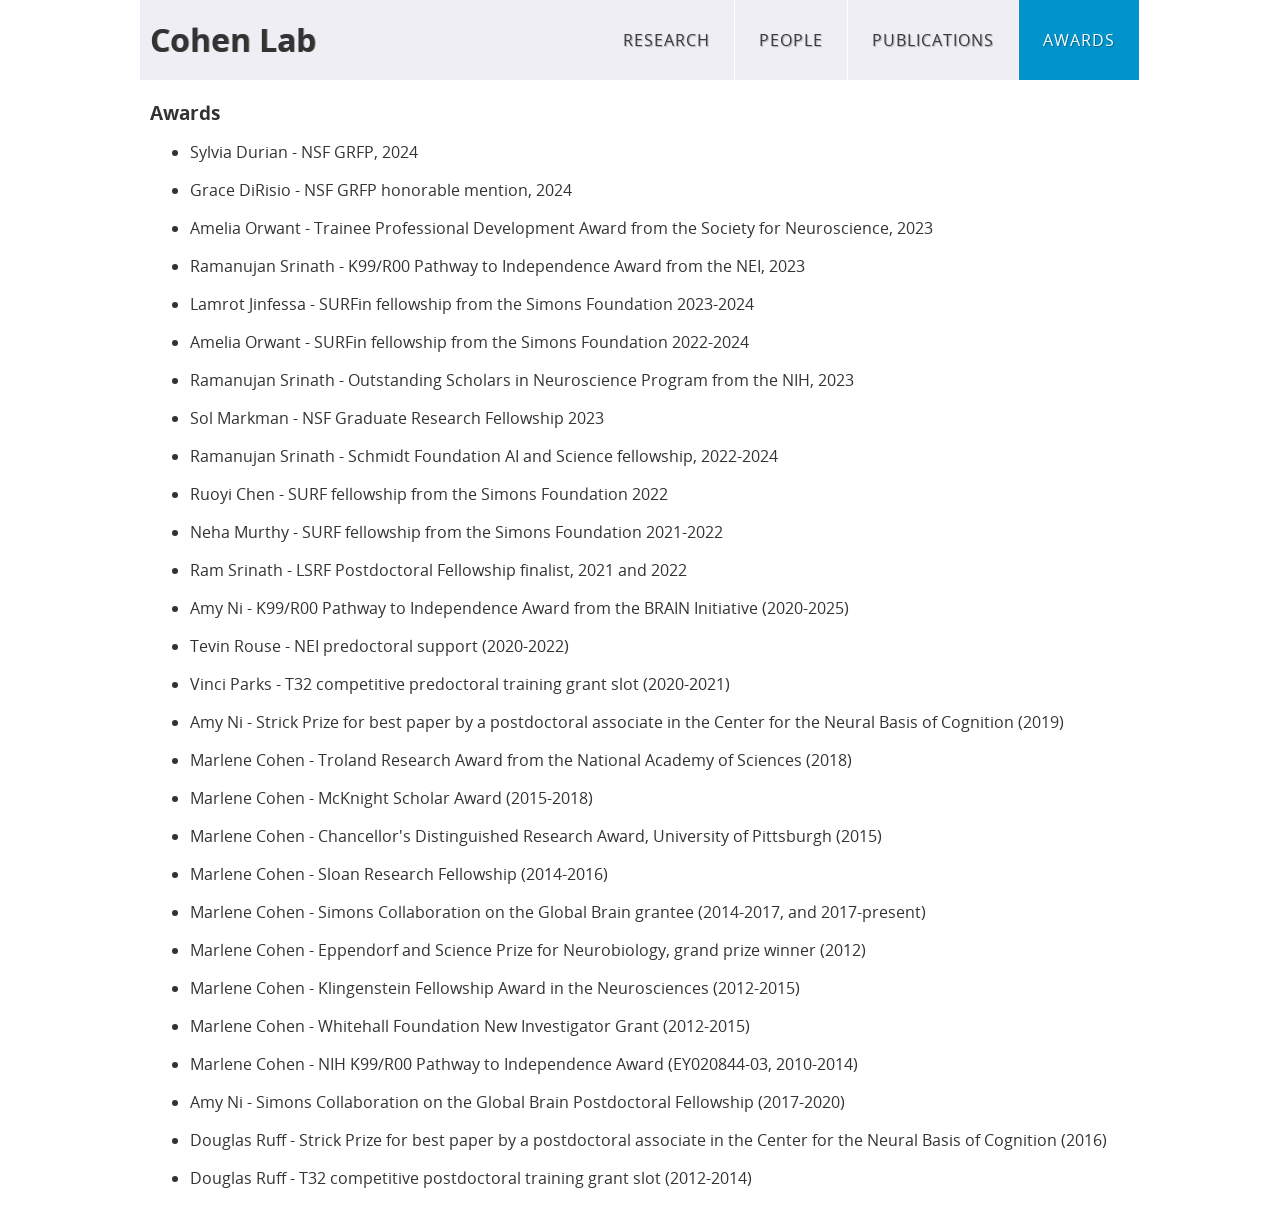
==== docs/awards.html @ cf674f64 "Initial commit" ====
<!DOCTYPE html>
<html>
  <head>
    <title>Marlene Cohen Laboratory : Awards</title>
    <link href="cohenlab.css" rel="stylesheet" type="text/css" />
  </head>
  <body>
    <div class="content">
      <div class="header">
        <!-- <img src='banner-pitt-mark.jpg'> -->

        <div id="nav">
          <ul>
            <li><a href="index.html">Research</a></li>
            <li><a href="people.html">People</a></li>
            <li><a href="publications.html">Publications</a></li>
            <li class="current"><a href="awards.html">Awards</a></li>
          </ul>
        </div>
        <h1><a href="index.html">Cohen Lab</a></h1>
      </div>

      <div class="main">
        <div id="primaryContent">
          <h3>Awards</h3>

          <ul class="awards">
            <li>Sylvia Durian - NSF GRFP, 2024</li>
            <li>Grace DiRisio - NSF GRFP honorable mention, 2024</li>
            <li>
              Amelia Orwant - Trainee Professional Development Award from the
              Society for Neuroscience, 2023
            </li>
            <li>
              Ramanujan Srinath - K99/R00 Pathway to Independence Award from the
              NEI, 2023
            </li>
            <li>
              Lamrot Jinfessa - SURFin fellowship from the Simons Foundation
              2023-2024
            </li>
            <li>
              Amelia Orwant - SURFin fellowship from the Simons Foundation
              2022-2024
            </li>
            <li>
              Ramanujan Srinath - Outstanding Scholars in Neuroscience Program
              from the NIH, 2023
            </li>
            <li>Sol Markman - NSF Graduate Research Fellowship 2023</li>
            <li>
              Ramanujan Srinath - Schmidt Foundation AI and Science fellowship,
              2022-2024
            </li>
            <li>
              Ruoyi Chen - SURF fellowship from the Simons Foundation 2022
            </li>
            <li>
              Neha Murthy - SURF fellowship from the Simons Foundation 2021-2022
            </li>
            <li>
              Ram Srinath - LSRF Postdoctoral Fellowship finalist, 2021 and 2022
            </li>
            <li>
              Amy Ni - K99/R00 Pathway to Independence Award from the BRAIN
              Initiative (2020-2025)
            </li>
            <li>Tevin Rouse - NEI predoctoral support (2020-2022)</li>
            <li>
              Vinci Parks - T32 competitive predoctoral training grant slot
              (2020-2021)
            </li>
            <li>
              Amy Ni - Strick Prize for best paper by a postdoctoral associate
              in the Center for the Neural Basis of Cognition (2019)
            </li>
            <li>
              Marlene Cohen - Troland Research Award from the National Academy
              of Sciences (2018)
            </li>
            <li>Marlene Cohen - McKnight Scholar Award (2015-2018)</li>
            <li>
              Marlene Cohen - Chancellor's Distinguished Research Award,
              University of Pittsburgh (2015)
            </li>
            <li>Marlene Cohen - Sloan Research Fellowship (2014-2016)</li>
            <li>
              Marlene Cohen - Simons Collaboration on the Global Brain grantee
              (2014-2017, and 2017-present)
            </li>
            <li>
              Marlene Cohen - Eppendorf and Science Prize for Neurobiology,
              grand prize winner (2012)
            </li>
            <li>
              Marlene Cohen - Klingenstein Fellowship Award in the Neurosciences
              (2012-2015)
            </li>
            <li>
              Marlene Cohen - Whitehall Foundation New Investigator Grant
              (2012-2015)
            </li>
            <li>
              Marlene Cohen - NIH K99/R00 Pathway to Independence Award
              (EY020844-03, 2010-2014)
            </li>
            <li>
              Amy Ni - Simons Collaboration on the Global Brain Postdoctoral
              Fellowship (2017-2020)
            </li>
            <li>
              Douglas Ruff - Strick Prize for best paper by a postdoctoral
              associate in the Center for the Neural Basis of Cognition (2016)
            </li>
            <li>
              Douglas Ruff - T32 competitive postdoctoral training grant slot
              (2012-2014)
            </li>
          </ul>
        </div>
      </div>
    </div>
    <script type="text/javascript">
      var _gaq = _gaq || [];
      _gaq.push(["_setAccount", "UA-36867019-1"]);
      _gaq.push(["_trackPageview"]);

      (function () {
        var ga = document.createElement("script");
        ga.type = "text/javascript";
        ga.async = true;
        ga.src =
          ("https:" == document.location.protocol
            ? "https://ssl"
            : "http://www") + ".google-analytics.com/ga.js";
        var s = document.getElementsByTagName("script")[0];
        s.parentNode.insertBefore(ga, s);
      })();
    </script>
  </body>
</html>
---- docs/cohenlab.css ----
@font-face  {
	font-family: 'cohenlab';
	font-style: normal;
	font-weight: 400;
	font-variant: normal;
	src: url("opensans-regular.woff");
}
@font-face  {
	font-family: 'cohenlab';
	font-style: normal;
	font-weight: 700;
	font-variant: normal;
	src: url("opensans-bold.woff");
}

* {
	margin: 0;
	padding: 0;
}
body {
	font-family: cohenlab, "Helvetica Neue", Helvetica, sans-serif;
	color: #333;
}
h1, h2, h3, h4, h5, h6 {
	font-family: cohenlab, "Helvetica Neue", Helvetica, cohenlab, sans-serif;
}

p {
	margin-bottom: 1.2em;
}
a {
	color: #0193CC;
	text-decoration: none;
}
a:hover {
	background-color: #EEEEF4;
}


.hidden {
	display: none;
}


.header {
	background-color: #EEEEF4;
	height: 80px;
	margin-bottom: 20px;
	overflow: hidden;
}
.header h1 {
	margin-left: 10px;
	line-height: 80px;
	text-shadow: 1px 0px 0px rgba(0,0,0,0.3);
}
.header h1 a {
	color: #333;
}

#nav {
	height: 80px;
	margin: 0px auto;
	float: right;
}

#nav ul {
	margin: 0;
	padding: 0px;
	list-style: none;
	line-height: normal;
}

#nav li {
	float: left;
	border-right: 1px solid #FFFFFF;
	text-shadow: 1px 1px 1px rgba(0,0,0,0.3);
}

#nav a {
	display: block;
	letter-spacing: 1px;
	line-height: 80px;
	padding: 0px 24px;
	text-decoration: none;
	text-align: center;
	text-transform: uppercase;
	font-size: 16px;
	font-weight: normal;
	color: #3B3B3B;
	border: none;
}

#nav .current a {
	background: #0193CC;
	color: #FFFFFF;
}
#nav a:hover {
	background: rgba(1, 147, 204, 0.7);
	color: #FFFFFF;
}

#nav .current a {
	background: #0193CC;
}

.main {
	padding: 0 10px;
}

.content {
	margin: 0 auto;
	padding: 0 20px;
	max-width: 1000px;
}

.figure {
	text-align: center;
	margin-bottom: 1.2em;
}
.figure .caption {
	font-size: 0.9em;
	color: #666;
}


.person {
	margin-bottom: 20px;
	-moz-border-radius: 4px;
	-webkit-border-radius: 4px;
	padding: 10px;
	clear: both;
}
.person .photo {
	float: left;
	margin-right: 20px;
}
.person .text {
}
.person .name {
	color: #000;
	font-weight: bold;
}
.person .title {
	color: #666;
	font-size: 0.8em;
}
.person .degree {
	color: #666;
	font-size: 0.8em;
}


.pub {
	margin: 1em 2em;
}
.pub .me {
	font-weight: bold;
}

.awards {
    margin: 10px 0 0 40px;
}
.awards li {
    margin: 1em 0;
}


.blockquote {
	font-style: italic;
}
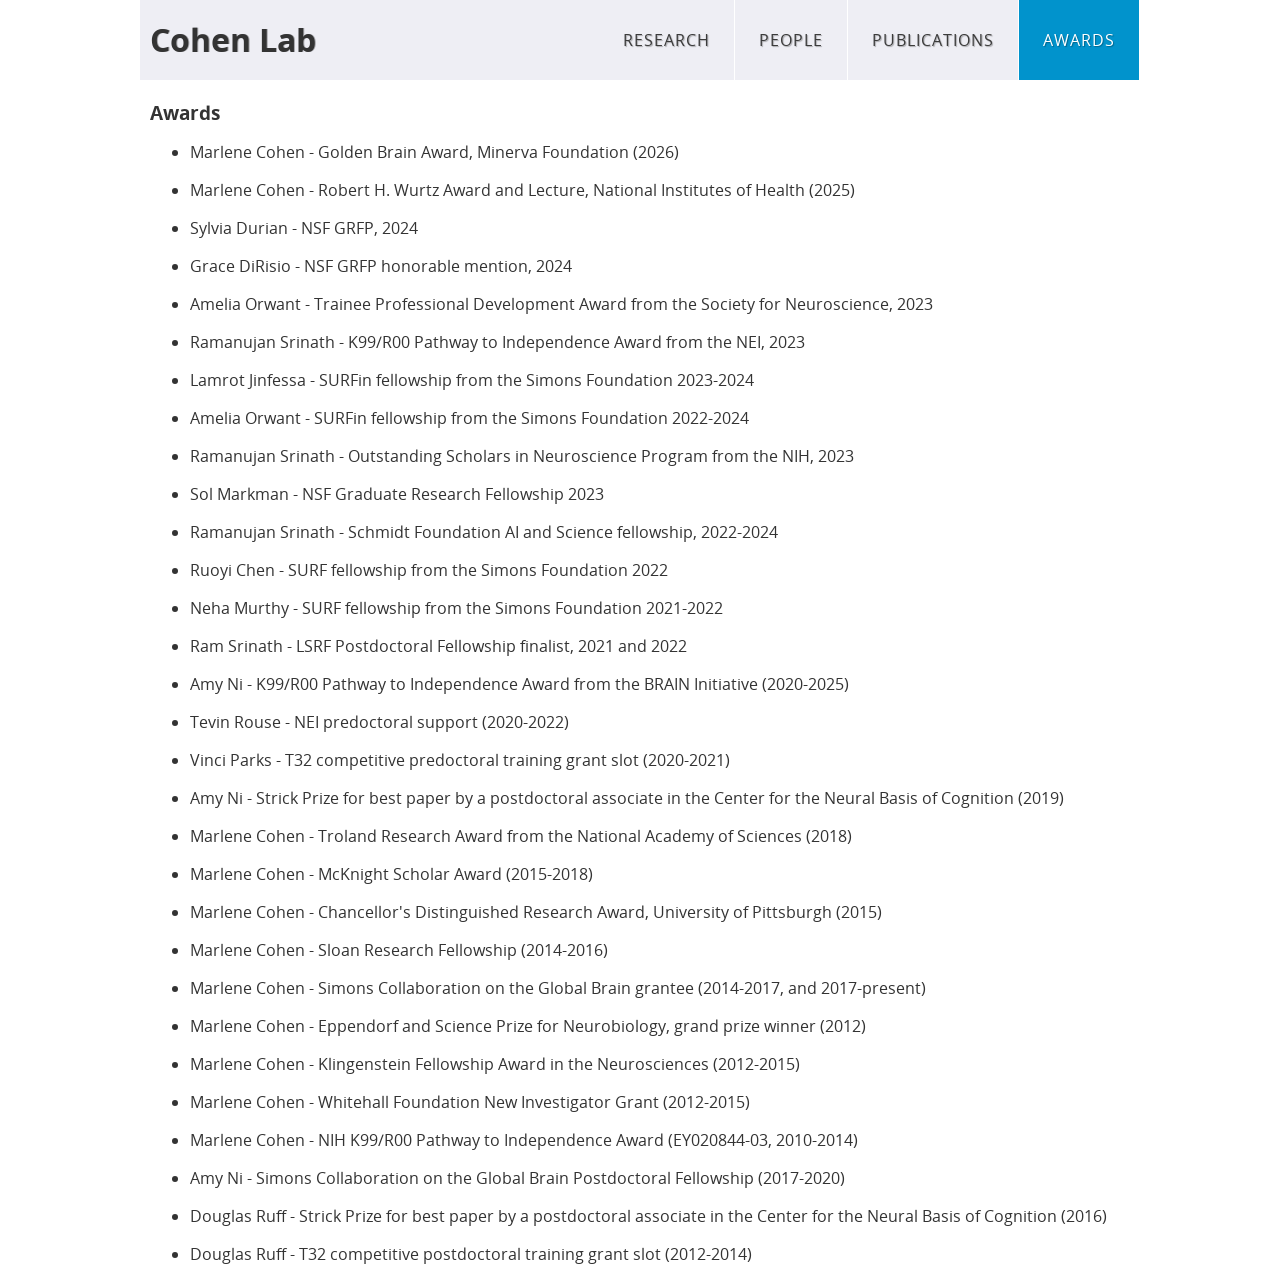
==== commit 83d6647d: "Oct 2026 updates" ====
--- a/docs/awards.html
+++ b/docs/awards.html
@@ -25,6 +25,13 @@
           <h3>Awards</h3>
 
           <ul class="awards">
+            <li>
+              Marlene Cohen - Golden Brain Award, Minerva Foundation (2026)
+            </li>
+            <li>
+              Marlene Cohen - Robert H. Wurtz Award and Lecture, National
+              Institutes of Health (2025)
+            </li>
             <li>Sylvia Durian - NSF GRFP, 2024</li>
             <li>Grace DiRisio - NSF GRFP honorable mention, 2024</li>
             <li>
--- a/docs/cohenlab.css
+++ b/docs/cohenlab.css
@@ -154,7 +154,7 @@
 	margin: 1em 2em;
 }
 .pub .me {
-	font-weight: bold;
+	font-weight: normal;
 }
 
 .awards {
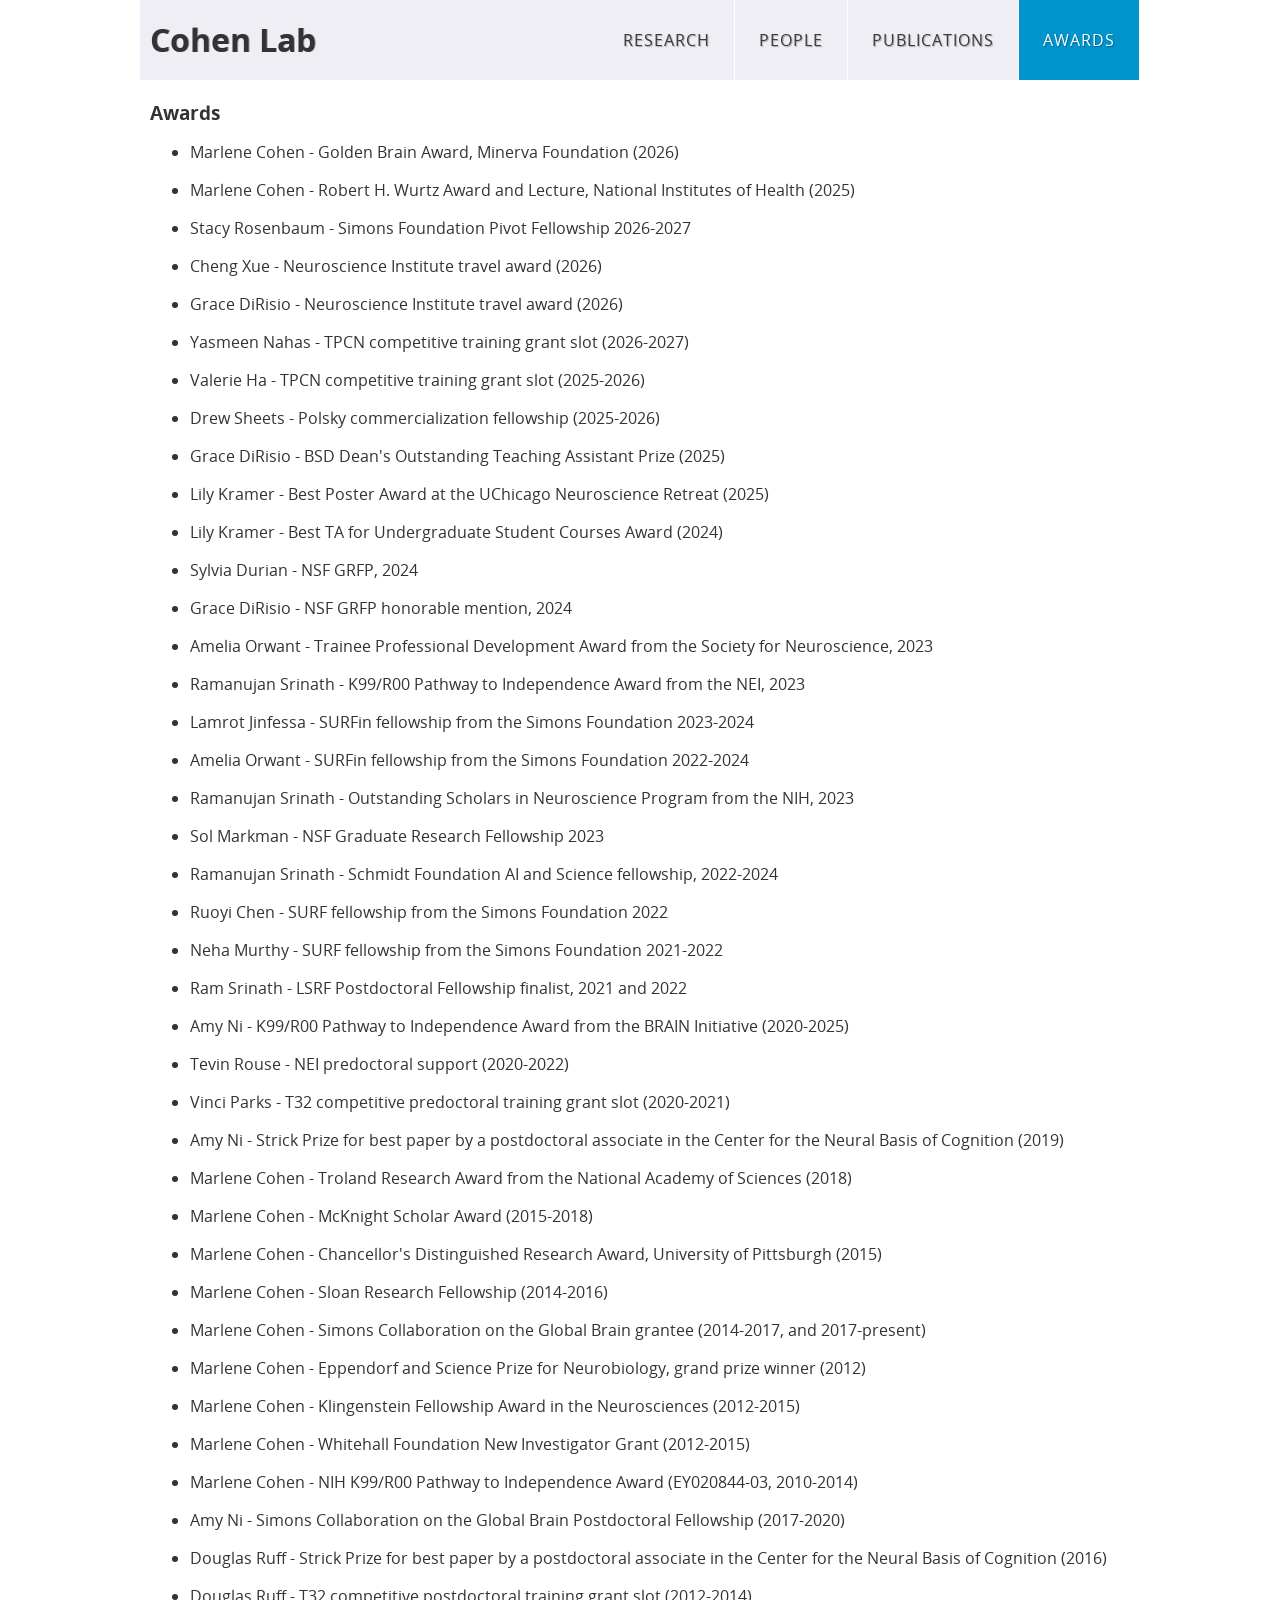
==== commit 0b06b7fe: "Oct 2026 site updates - Add new lab members (Ha, Hacker, Nahas, Rosenbaum) with photos - Add lab alu" ====
--- a/docs/awards.html
+++ b/docs/awards.html
@@ -1,5 +1,5 @@
-<!DOCTYPE html>
-<html>
+<!doctype html>
+<html lang="en">
   <head>
     <title>Marlene Cohen Laboratory : Awards</title>
     <link href="cohenlab.css" rel="stylesheet" type="text/css" />
@@ -31,6 +31,32 @@
             <li>
               Marlene Cohen - Robert H. Wurtz Award and Lecture, National
               Institutes of Health (2025)
+            </li>
+            <li>
+              Stacy Rosenbaum - Simons Foundation Pivot Fellowship 2026-2027
+            </li>
+            <li>Cheng Xue - Neuroscience Institute travel award (2026)</li>
+            <li>Grace DiRisio - Neuroscience Institute travel award (2026)</li>
+            <li>
+              Yasmeen Nahas - TPCN competitive training grant slot (2026-2027)
+            </li>
+            <li>
+              Valerie Ha - TPCN competitive training grant slot (2025-2026)
+            </li>
+            <li>
+              Drew Sheets - Polsky commercialization fellowship (2025-2026)
+            </li>
+            <li>
+              Grace DiRisio - BSD Dean's Outstanding Teaching Assistant Prize
+              (2025)
+            </li>
+            <li>
+              Lily Kramer - Best Poster Award at the UChicago Neuroscience
+              Retreat (2025)
+            </li>
+            <li>
+              Lily Kramer - Best TA for Undergraduate Student Courses Award
+              (2024)
             </li>
             <li>Sylvia Durian - NSF GRFP, 2024</li>
             <li>Grace DiRisio - NSF GRFP honorable mention, 2024</li>
@@ -127,7 +153,7 @@
         </div>
       </div>
     </div>
-    <script type="text/javascript">
+    <script>
       var _gaq = _gaq || [];
       _gaq.push(["_setAccount", "UA-36867019-1"]);
       _gaq.push(["_trackPageview"]);
--- a/docs/cohenlab.css
+++ b/docs/cohenlab.css
@@ -1,170 +1,185 @@
-@font-face  {
-	font-family: 'cohenlab';
-	font-style: normal;
-	font-weight: 400;
-	font-variant: normal;
-	src: url("opensans-regular.woff");
+@font-face {
+  font-family: "cohenlab";
+  font-style: normal;
+  font-weight: 400;
+  font-variant: normal;
+  src: url("opensans-regular.woff");
 }
-@font-face  {
-	font-family: 'cohenlab';
-	font-style: normal;
-	font-weight: 700;
-	font-variant: normal;
-	src: url("opensans-bold.woff");
+@font-face {
+  font-family: "cohenlab";
+  font-style: normal;
+  font-weight: 700;
+  font-variant: normal;
+  src: url("opensans-bold.woff");
 }
 
 * {
-	margin: 0;
-	padding: 0;
+  margin: 0;
+  padding: 0;
 }
 body {
-	font-family: cohenlab, "Helvetica Neue", Helvetica, sans-serif;
-	color: #333;
+  font-family: cohenlab, "Helvetica Neue", Helvetica, sans-serif;
+  color: #333;
 }
-h1, h2, h3, h4, h5, h6 {
-	font-family: cohenlab, "Helvetica Neue", Helvetica, cohenlab, sans-serif;
+h1,
+h2,
+h3,
+h4,
+h5,
+h6 {
+  font-family: cohenlab, "Helvetica Neue", Helvetica, cohenlab, sans-serif;
 }
 
 p {
-	margin-bottom: 1.2em;
+  margin-bottom: 1.2em;
 }
 a {
-	color: #0193CC;
-	text-decoration: none;
+  color: #0193cc;
+  text-decoration: none;
 }
 a:hover {
-	background-color: #EEEEF4;
+  background-color: #eeeef4;
 }
 
-
 .hidden {
-	display: none;
+  display: none;
 }
 
-
 .header {
-	background-color: #EEEEF4;
-	height: 80px;
-	margin-bottom: 20px;
-	overflow: hidden;
+  background-color: #eeeef4;
+  height: 80px;
+  margin-bottom: 20px;
+  overflow: hidden;
 }
 .header h1 {
-	margin-left: 10px;
-	line-height: 80px;
-	text-shadow: 1px 0px 0px rgba(0,0,0,0.3);
+  margin-left: 10px;
+  line-height: 80px;
+  text-shadow: 1px 0px 0px rgba(0, 0, 0, 0.3);
 }
 .header h1 a {
-	color: #333;
+  color: #333;
 }
 
 #nav {
-	height: 80px;
-	margin: 0px auto;
-	float: right;
+  height: 80px;
+  margin: 0px auto;
+  float: right;
 }
 
 #nav ul {
-	margin: 0;
-	padding: 0px;
-	list-style: none;
-	line-height: normal;
+  margin: 0;
+  padding: 0px;
+  list-style: none;
+  line-height: normal;
 }
 
 #nav li {
-	float: left;
-	border-right: 1px solid #FFFFFF;
-	text-shadow: 1px 1px 1px rgba(0,0,0,0.3);
+  float: left;
+  border-right: 1px solid #ffffff;
+  text-shadow: 1px 1px 1px rgba(0, 0, 0, 0.3);
 }
 
 #nav a {
-	display: block;
-	letter-spacing: 1px;
-	line-height: 80px;
-	padding: 0px 24px;
-	text-decoration: none;
-	text-align: center;
-	text-transform: uppercase;
-	font-size: 16px;
-	font-weight: normal;
-	color: #3B3B3B;
-	border: none;
+  display: block;
+  letter-spacing: 1px;
+  line-height: 80px;
+  padding: 0px 24px;
+  text-decoration: none;
+  text-align: center;
+  text-transform: uppercase;
+  font-size: 16px;
+  font-weight: normal;
+  color: #3b3b3b;
+  border: none;
 }
 
 #nav .current a {
-	background: #0193CC;
-	color: #FFFFFF;
+  background: #0193cc;
+  color: #ffffff;
 }
 #nav a:hover {
-	background: rgba(1, 147, 204, 0.7);
-	color: #FFFFFF;
+  background: rgba(1, 147, 204, 0.7);
+  color: #ffffff;
 }
 
 #nav .current a {
-	background: #0193CC;
+  background: #0193cc;
 }
 
 .main {
-	padding: 0 10px;
+  padding: 0 10px;
+}
+
+.main h3 {
+  clear: both;
+}
+
+.alumni-heading {
+  margin-top: 0;
+  padding-top: 2em;
+}
+
+.alumni {
+  list-style: none;
+  margin: 0.5em 0 1em;
+  padding-left: 0;
 }
 
 .content {
-	margin: 0 auto;
-	padding: 0 20px;
-	max-width: 1000px;
+  margin: 0 auto;
+  padding: 0 20px;
+  max-width: 1000px;
 }
 
 .figure {
-	text-align: center;
-	margin-bottom: 1.2em;
+  text-align: center;
+  margin-bottom: 1.2em;
 }
 .figure .caption {
-	font-size: 0.9em;
-	color: #666;
+  font-size: 0.9em;
+  color: #666;
 }
 
-
 .person {
-	margin-bottom: 20px;
-	-moz-border-radius: 4px;
-	-webkit-border-radius: 4px;
-	padding: 10px;
-	clear: both;
+  margin-bottom: 20px;
+  -moz-border-radius: 4px;
+  -webkit-border-radius: 4px;
+  padding: 10px;
+  clear: both;
 }
 .person .photo {
-	float: left;
-	margin-right: 20px;
+  float: left;
+  margin-right: 20px;
 }
 .person .text {
 }
 .person .name {
-	color: #000;
-	font-weight: bold;
+  color: #000;
+  font-weight: bold;
 }
 .person .title {
-	color: #666;
-	font-size: 0.8em;
+  color: #666;
+  font-size: 0.8em;
 }
 .person .degree {
-	color: #666;
-	font-size: 0.8em;
+  color: #666;
+  font-size: 0.8em;
 }
 
-
 .pub {
-	margin: 1em 2em;
+  margin: 1em 2em;
 }
 .pub .me {
-	font-weight: normal;
+  font-weight: normal;
 }
 
 .awards {
-    margin: 10px 0 0 40px;
+  margin: 10px 0 0 40px;
 }
 .awards li {
-    margin: 1em 0;
+  margin: 1em 0;
 }
 
-
 .blockquote {
-	font-style: italic;
-}+  font-style: italic;
+}
